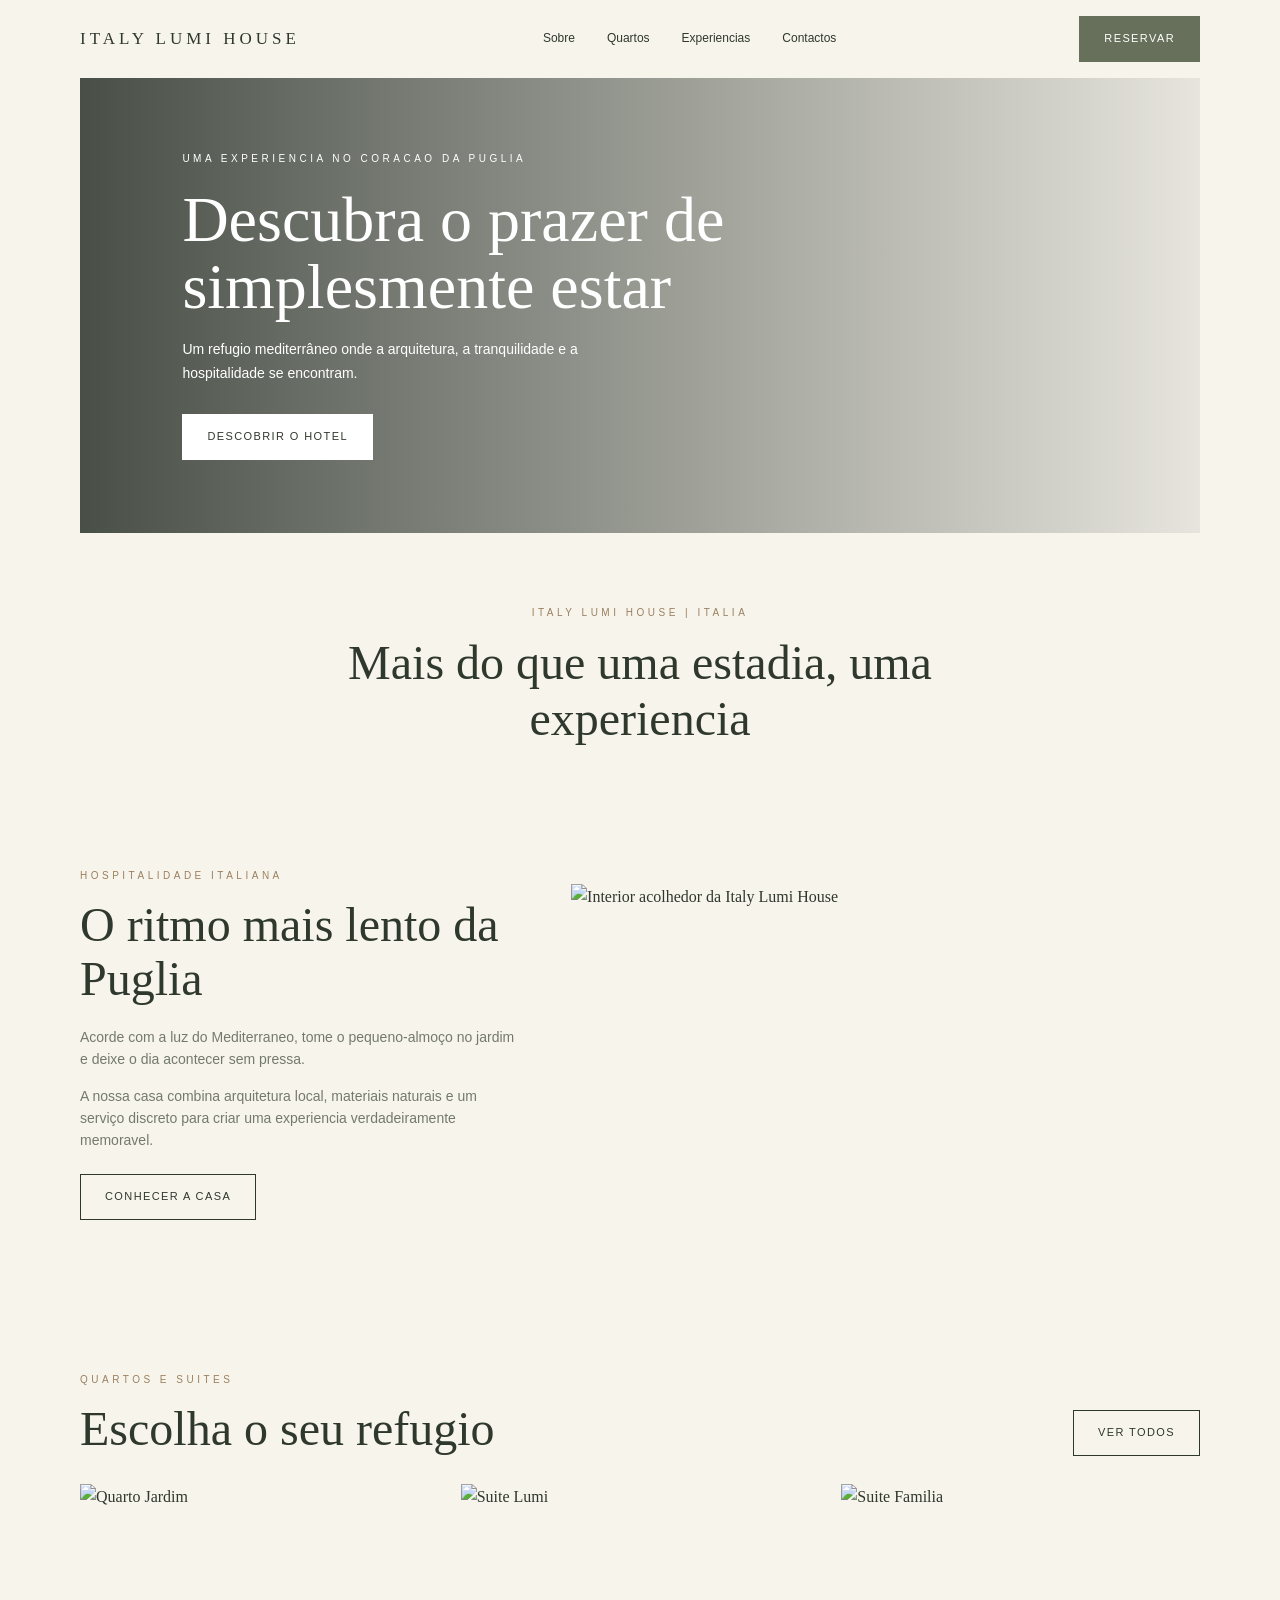
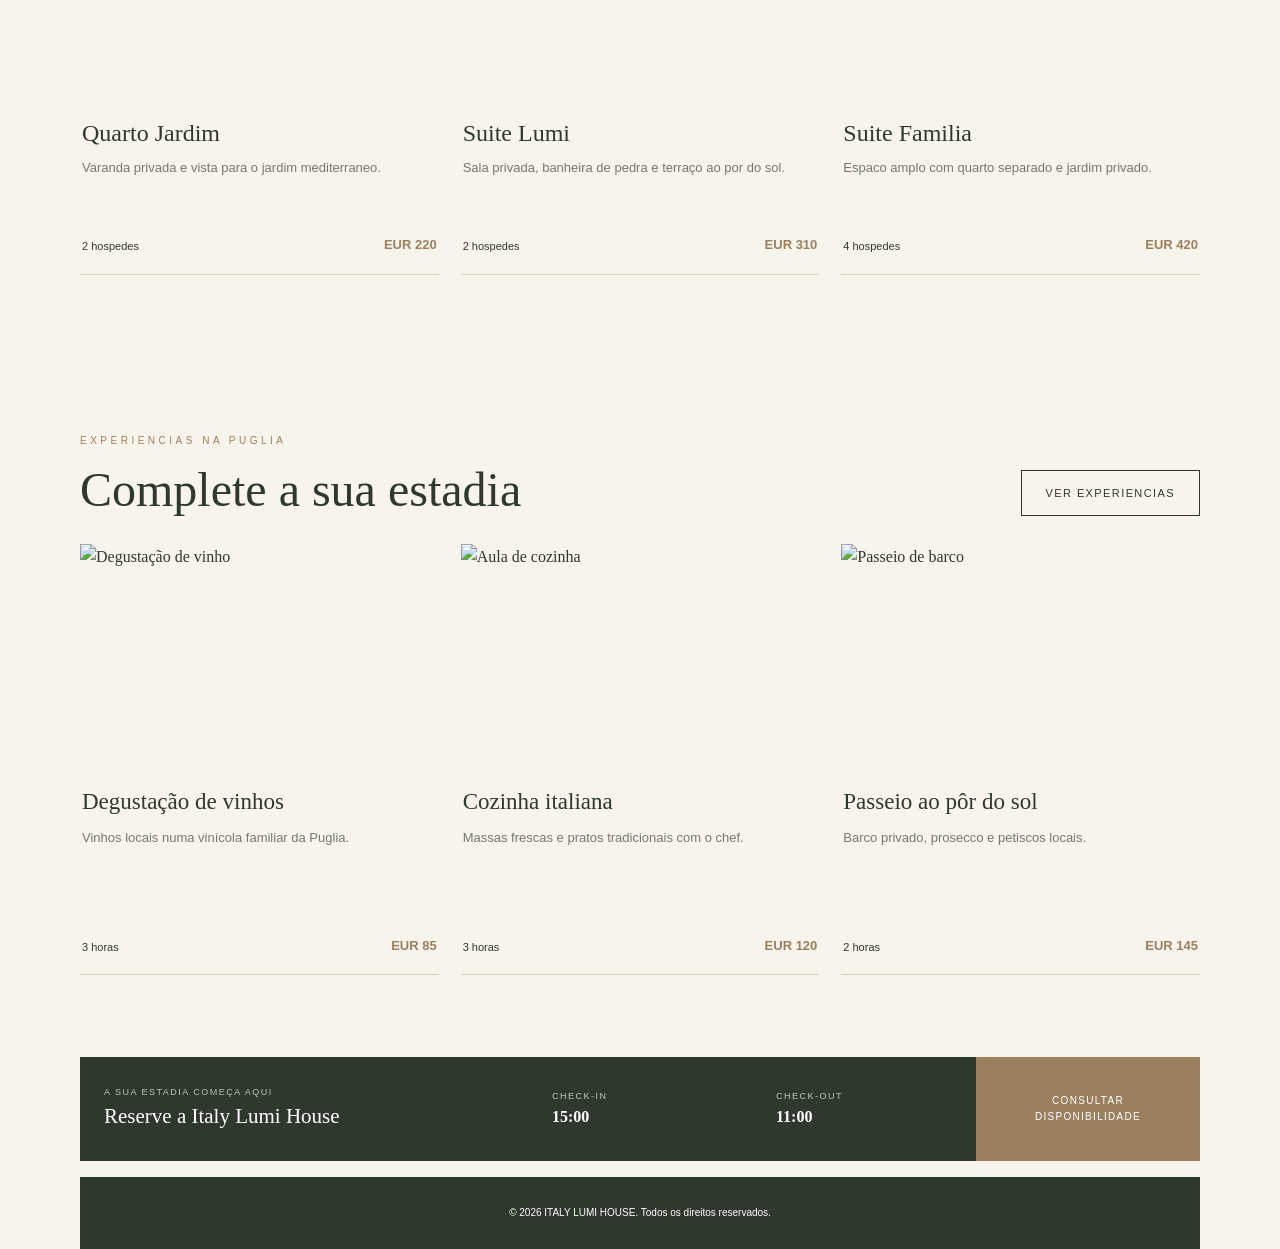
==== index.html @ b0637f8d "Publish Italy Lumi House website Co-authored-by: Copilot <223556219+Copilot@users.noreply.github.com" ====
<!DOCTYPE html>
<html lang="pt">
<head>
    <meta charset="UTF-8">
    <meta name="viewport" content="width=device-width, initial-scale=1.0">

    <title>ITALY LUMI HOUSE | Boutique Hotel</title>
    <link rel="stylesheet" href="style.css?v=4">
</head>
<body>
    <header>
        <nav class="navbar">
            <a href="index.html" class="logo">ITALY LUMI HOUSE</a>
            <div class="nav-links">
                <a href="sobre.html">Sobre</a>
                <a href="quartos.html">Quartos</a>
                <a href="atividades.html">Experiencias</a>
                <a href="contactos.html">Contactos</a>
            </div>
            <a href="#reservas" class="nav-button">Reservar</a>
        </nav>
    </header>
    <main>
        <section class="hero">
            <div class="hero-content">
                <p class="subtitle">UMA EXPERIENCIA NO CORACAO DA PUGLIA</p>
                <h1>Descubra o prazer de simplesmente estar</h1>

                <p class="description">Um refugio mediterrâneo onde a arquitetura, a tranquilidade e a hospitalidade se encontram.</p>

                <a href="#reservas" class="main-button">Descobrir o hotel</a>
            </div>
        </section>

        <section id="sobre" class="about">
            <p>ITALY LUMI HOUSE | ITALIA</p>
            <h2>Mais do que uma estadia, uma experiencia</h2>
        </section>

        <section class="content-section two-columns">
            <div>
                <p class="section-label">Hospitalidade italiana</p>
                <h2 class="section-title">O ritmo mais lento da Puglia</h2>
                <p class="body-copy">Acorde com a luz do Mediterraneo, tome o pequeno-almoço no jardim e deixe o dia acontecer sem pressa.</p>
                <p class="body-copy">A nossa casa combina arquitetura local, materiais naturais e um serviço discreto para criar uma experiencia verdadeiramente memoravel.</p>
                <a href="sobre.html" class="outline-button">Conhecer a casa</a>
            </div>
            <img class="feature-image" src="https://images.unsplash.com/photo-1600566753086-00f18fb6b3ea" alt="Interior acolhedor da Italy Lumi House">
        </section>

        <section id="quartos" class="rooms-preview">
            <div class="section-heading">
                <div>
                    <p class="section-label">Quartos e suites</p>
                    <h2 class="section-title">Escolha o seu refugio</h2>
                </div>
                <a href="quartos.html" class="outline-button">Ver todos</a>
            </div>
            <div class="rooms-grid">
                <article class="room-card">
                    <img class="room-image" src="https://images.unsplash.com/photo-1615874694520-474822394e73" alt="Quarto Jardim">
                    <div class="room-details">
                        <h2>Quarto Jardim</h2>
                        <p>Varanda privada e vista para o jardim mediterraneo.</p>
                        <div class="room-meta"><span>2 hospedes</span><strong>EUR 220</strong></div>
                    </div>
                </article>
                <article class="room-card">
                    <img class="room-image" src="https://images.unsplash.com/photo-1616486338812-3dadae4b4ace" alt="Suite Lumi">
                    <div class="room-details">
                        <h2>Suite Lumi</h2>
                        <p>Sala privada, banheira de pedra e terraço ao por do sol.</p>
                        <div class="room-meta"><span>2 hospedes</span><strong>EUR 310</strong></div>
                    </div>
                </article>
                <article class="room-card">
                    <img class="room-image" src="https://images.unsplash.com/photo-1600607688969-a5bfcd646154" alt="Suite Familia">
                    <div class="room-details">
                        <h2>Suite Familia</h2>
                        <p>Espaco amplo com quarto separado e jardim privado.</p>
                        <div class="room-meta"><span>4 hospedes</span><strong>EUR 420</strong></div>
                    </div>
                </article>
            </div>
        </section>

        <section class="rooms-preview">
            <div class="section-heading">
                <div>
                    <p class="section-label">Experiencias na Puglia</p>
                    <h2 class="section-title">Complete a sua estadia</h2>
                </div>
                <a href="atividades.html" class="outline-button">Ver experiencias</a>
            </div>
            <div class="activity-grid">
                <article class="activity-card">
                    <img src="https://images.unsplash.com/photo-1506377247377-2a5b3b417ebb" alt="Degustação de vinho">
                    <div class="activity-details">
                        <h2>Degustação de vinhos</h2>
                        <p>Vinhos locais numa vinícola familiar da Puglia.</p>
                        <div class="activity-meta"><span>3 horas</span><strong>EUR 85</strong></div>
                    </div>
                </article>
                <article class="activity-card">
                    <img src="https://images.unsplash.com/photo-1556910103-1c02745aae4d" alt="Aula de cozinha">
                    <div class="activity-details">
                        <h2>Cozinha italiana</h2>
                        <p>Massas frescas e pratos tradicionais com o chef.</p>
                        <div class="activity-meta"><span>3 horas</span><strong>EUR 120</strong></div>
                    </div>
                </article>
                <article class="activity-card">
                    <img src="https://images.unsplash.com/photo-1544551763-46a013bb70d5" alt="Passeio de barco">
                    <div class="activity-details">
                        <h2>Passeio ao pôr do sol</h2>
                        <p>Barco privado, prosecco e petiscos locais.</p>
                        <div class="activity-meta"><span>2 horas</span><strong>EUR 145</strong></div>
                    </div>
                </article>
            </div>
        </section>

        <section id="reservas" class="booking-strip">
            <div class="booking-copy">
                <span>A sua estadia começa aqui</span>
                <strong>Reserve a Italy Lumi House</strong>
            </div>
            <div class="booking-item"><span>Check-in</span><strong>15:00</strong></div>
            <div class="booking-item"><span>Check-out</span><strong>11:00</strong></div>
            <a href="contactos.html">Consultar disponibilidade</a>
        </section>
    </main>

    <footer>
        <p>&copy; 2026 ITALY LUMI HOUSE. Todos os direitos reservados.</p>
    </footer>
    <script src="script.js"></script>
</body>
</html>
---- style.css ----
* {
    margin: 0;
    padding: 0;
    box-sizing: border-box;
}

:root {
    --paper: #f7f4ec;
    --ivory: #efeadf;
    --ink: #2f382d;
    --olive: #66705a;
    --gold: #9b8060;
    --muted: #74796e;
    --line: #ddd5c4;
}

html {
    scroll-behavior: smooth;
}

body {
    min-width: 320px;
    background: var(--paper);
    color: var(--ink);
    font-family: Georgia, "Times New Roman", serif;
    line-height: 1.6;
}

img {
    display: block;
    max-width: 100%;
}

a {
    color: inherit;
}

.navbar {
    width: min(1120px, calc(100% - 48px));
    height: 78px;
    margin: 0 auto;
    display: flex;
    align-items: center;
    justify-content: space-between;
}

.logo {
    text-decoration: none;
    font-size: 17px;
    letter-spacing: 4px;
    white-space: nowrap;
}

.nav-links {
    display: flex;
    gap: 32px;
}

.nav-links a {
    position: relative;
    padding: 8px 0;
    text-decoration: none;
    font-family: Arial, sans-serif;
    font-size: 12px;
}

.nav-links a::after {
    content: "";
    position: absolute;
    right: 0;
    bottom: 2px;
    left: 0;
    height: 1px;
    background: var(--gold);
    transform: scaleX(0);
    transition: transform 0.25s ease;
}

.nav-links a:hover::after,
.nav-links a.active::after {
    transform: scaleX(1);
}

.nav-button,
.main-button,
.outline-button {
    display: inline-flex;
    min-height: 46px;
    align-items: center;
    justify-content: center;
    padding: 11px 24px;
    border: 1px solid var(--ink);
    text-decoration: none;
    font-family: Arial, sans-serif;
    font-size: 11px;
    letter-spacing: 1.4px;
    text-transform: uppercase;
    transition: 0.25s ease;
}

.nav-button,
.main-button {
    border-color: var(--olive);
    background: var(--olive);
    color: white;
}

.nav-button:hover,
.main-button:hover {
    background: var(--ink);
}

.outline-button {
    margin-top: 8px;
    background: transparent;
}

.outline-button:hover {
    background: var(--ink);
    color: white;
}

.hero,
.page-hero {
    position: relative;
    width: min(1120px, calc(100% - 48px));
    margin: 0 auto;
    overflow: hidden;
}

.hero {
    min-height: 455px;
    display: flex;
    align-items: center;
    padding: 64px 8%;
    background:
        linear-gradient(90deg, rgba(34, 43, 35, 0.82), rgba(34, 43, 35, 0.08)),
        url("https://images.unsplash.com/photo-1600607687939-ce8a6c25118c?auto=format&fit=crop&w=1800&q=85") center 55%/cover no-repeat;
    color: white;
}

.hero-content {
    max-width: 560px;
}

.subtitle,
.page-hero p,
.section-label {
    font-family: Arial, sans-serif;
    font-size: 10px;
    letter-spacing: 3.5px;
    text-transform: uppercase;
}

.subtitle {
    margin-bottom: 20px;
}

.hero h1 {
    max-width: 560px;
    margin-bottom: 18px;
    font-size: clamp(42px, 5vw, 64px);
    font-weight: normal;
    line-height: 1.04;
}

.description {
    max-width: 430px;
    margin-bottom: 28px;
    font-family: Arial, sans-serif;
    font-size: 14px;
    line-height: 1.7;
}

.hero .main-button {
    border-color: white;
    background: white;
    color: var(--ink);
}

.hero .main-button:hover {
    border-color: var(--ivory);
    background: var(--ivory);
}

.page-hero {
    min-height: 300px;
    display: flex;
    align-items: flex-end;
    padding: 48px 7%;
    background:
        linear-gradient(90deg, rgba(34, 43, 35, 0.78), rgba(34, 43, 35, 0.05)),
        var(--page-image) center/cover no-repeat;
    color: white;
}

.page-hero p {
    margin-bottom: 10px;
}

.page-hero h1 {
    max-width: 620px;
    font-size: clamp(40px, 5vw, 58px);
    font-weight: normal;
    line-height: 1.08;
}

.content-section,
.about,
.rooms-preview {
    width: min(1120px, calc(100% - 48px));
    margin: 0 auto;
}

.content-section {
    padding: 76px 0;
}

.about {
    max-width: 760px;
    padding: 72px 24px 46px;
    text-align: center;
}

.about p {
    margin-bottom: 14px;
    color: var(--gold);
    font-family: Arial, sans-serif;
    font-size: 10px;
    letter-spacing: 3.5px;
}

.about h2 {
    font-size: clamp(34px, 4vw, 48px);
    font-weight: normal;
    line-height: 1.16;
}

.two-columns {
    display: grid;
    grid-template-columns: 0.82fr 1.18fr;
    gap: 54px;
    align-items: center;
}

.section-label {
    margin-bottom: 14px;
    color: var(--gold);
}

.section-title {
    margin-bottom: 20px;
    font-size: clamp(34px, 4vw, 48px);
    font-weight: normal;
    line-height: 1.12;
}

.body-copy {
    margin-bottom: 14px;
    color: var(--muted);
    font-family: Arial, sans-serif;
    font-size: 14px;
}

.feature-image {
    width: 100%;
    height: 320px;
    object-fit: cover;
}

.values {
    display: grid;
    grid-template-columns: repeat(3, 1fr);
    border-top: 1px solid var(--line);
    border-bottom: 1px solid var(--line);
}

.value {
    padding: 34px 28px;
}

.value + .value {
    border-left: 1px solid var(--line);
}

.value h3 {
    margin-bottom: 8px;
    font-size: 21px;
    font-weight: normal;
}

.value p {
    color: var(--muted);
    font-family: Arial, sans-serif;
    font-size: 13px;
}

.rooms-preview {
    padding: 76px 0 82px;
}

.section-heading {
    display: flex;
    align-items: flex-end;
    justify-content: space-between;
    margin-bottom: 28px;
}

.section-heading .section-title {
    margin: 0;
}

.rooms-grid {
    display: grid;
    grid-template-columns: repeat(3, minmax(0, 1fr));
    gap: 22px;
}

.room-card {
    border-bottom: 1px solid var(--line);
}

.room-image {
    width: 100%;
    height: 210px;
    object-fit: cover;
}

.room-details {
    min-height: 180px;
    display: flex;
    flex-direction: column;
    padding: 20px 2px 18px;
}

.room-details h2 {
    margin-bottom: 6px;
    font-size: 24px;
    font-weight: normal;
}

.room-details p {
    color: var(--muted);
    font-family: Arial, sans-serif;
    font-size: 13px;
}

.room-meta {
    display: flex;
    align-items: flex-end;
    justify-content: space-between;
    margin-top: auto;
    padding-top: 14px;
    font-family: Arial, sans-serif;
    font-size: 11px;
}

.room-meta strong {
    color: var(--gold);
    font-size: 13px;
}

.activity-grid {
    display: grid;
    grid-template-columns: repeat(3, minmax(0, 1fr));
    gap: 22px;
}

.activity-card {
    border-bottom: 1px solid var(--line);
}

.activity-card img {
    width: 100%;
    height: 220px;
    object-fit: cover;
}

.activity-details {
    min-height: 210px;
    display: flex;
    flex-direction: column;
    padding: 20px 2px 18px;
}

.activity-details h2 {
    margin-bottom: 7px;
    font-size: 23px;
    font-weight: normal;
}

.activity-details p {
    color: var(--muted);
    font-family: Arial, sans-serif;
    font-size: 13px;
}

.activity-meta {
    display: flex;
    align-items: end;
    justify-content: space-between;
    margin-top: auto;
    padding-top: 16px;
    font-family: Arial, sans-serif;
    font-size: 11px;
}

.activity-meta strong {
    color: var(--gold);
    font-size: 13px;
}

.booking-strip {
    width: min(1120px, calc(100% - 48px));
    min-height: 104px;
    margin: 0 auto 16px;
    display: grid;
    grid-template-columns: 1.4fr repeat(3, 0.7fr);
    background: var(--ink);
    color: white;
}

.booking-copy,
.booking-item,
.booking-strip a {
    display: flex;
    min-height: 104px;
    flex-direction: column;
    justify-content: center;
    padding: 18px 24px;
}

.booking-copy strong {
    font-size: 21px;
    font-weight: normal;
}

.booking-copy span,
.booking-item span {
    font-family: Arial, sans-serif;
    font-size: 9px;
    letter-spacing: 1.5px;
    text-transform: uppercase;
    opacity: 0.7;
}

.booking-strip a {
    align-items: center;
    background: var(--gold);
    text-decoration: none;
    font-family: Arial, sans-serif;
    font-size: 10px;
    letter-spacing: 1.3px;
    text-align: center;
    text-transform: uppercase;
}

.contact-layout {
    display: grid;
    grid-template-columns: 0.72fr 1.28fr;
    gap: 64px;
}

.contact-list {
    list-style: none;
    margin-top: 24px;
}

.contact-list li {
    padding: 14px 0;
    border-bottom: 1px solid var(--line);
}

.contact-list strong {
    display: block;
    margin-bottom: 3px;
    font-family: Arial, sans-serif;
    font-size: 9px;
    letter-spacing: 1.8px;
    text-transform: uppercase;
}

.contact-list span,
.contact-list a {
    color: var(--muted);
    text-decoration: none;
}

.contact-form {
    display: grid;
    grid-template-columns: 1fr 1fr;
    gap: 16px;
}

.form-group {
    display: flex;
    flex-direction: column;
    gap: 7px;
}

.form-group.full {
    grid-column: 1 / -1;
}

.form-group label {
    font-family: Arial, sans-serif;
    font-size: 9px;
    letter-spacing: 1.2px;
    text-transform: uppercase;
}

.form-group input,
.form-group textarea,
.form-group select {
    width: 100%;
    min-height: 46px;
    padding: 12px;
    border: 1px solid #cfc6b3;
    background: transparent;
    color: var(--ink);
    font-family: Arial, sans-serif;
}

.form-group textarea {
    min-height: 130px;
    resize: vertical;
}

.contact-form button {
    min-width: 170px;
    justify-self: start;
    border: 0;
}

.estimate-box {
    margin-top: 4px;
    padding: 22px 24px;
    border: 1px solid var(--line);
    background: var(--ivory);
    font-family: Arial, sans-serif;
    font-size: 13px;
}

.estimate-grid {
    display: grid;
    grid-template-columns: repeat(2, minmax(0, 1fr));
    gap: 12px 24px;
}

.estimate-row {
    display: flex;
    justify-content: space-between;
    gap: 12px;
}

.estimate-row strong {
    color: var(--ink);
}

.estimate-total {
    grid-column: 1 / -1;
    margin-top: 4px;
    padding-top: 14px;
    border-top: 1px solid #cfc6b3;
    font-family: Georgia, serif;
    font-size: 20px;
}

.availability-status {
    color: #68745d;
}

.availability-status.limited {
    color: #9b8060;
}

.availability-status.unavailable {
    color: #a34f43;
}

footer {
    width: min(1120px, calc(100% - 48px));
    margin: 0 auto;
    padding: 28px;
    background: var(--ink);
    color: white;
    text-align: center;
    font-family: Arial, sans-serif;
    font-size: 10px;
}

@media (max-width: 900px) {
    .navbar,
    .hero,
    .page-hero,
    .content-section,
    .about,
    .rooms-preview,
    .booking-strip,
    footer {
        width: calc(100% - 32px);
    }

    .navbar {
        height: auto;
        min-height: 88px;
        flex-wrap: wrap;
        gap: 12px;
        padding: 16px 0;
    }

    .nav-links {
        order: 3;
        width: 100%;
        justify-content: center;
    }

    .hero {
        min-height: 430px;
        padding: 48px 7%;
    }

    .two-columns,
    .contact-layout {
        grid-template-columns: 1fr;
        gap: 34px;
    }

    .rooms-grid {
        grid-template-columns: repeat(2, minmax(0, 1fr));
    }

    .activity-grid {
        grid-template-columns: repeat(2, minmax(0, 1fr));
    }

    .booking-strip {
        grid-template-columns: 1fr 1fr;
    }

    .booking-copy {
        grid-column: 1 / -1;
    }
}

@media (max-width: 600px) {
    .navbar,
    .hero,
    .page-hero,
    .content-section,
    .about,
    .rooms-preview,
    .booking-strip,
    footer {
        width: calc(100% - 20px);
    }

    .logo {
        max-width: 210px;
        font-size: 13px;
        letter-spacing: 2.5px;
    }

    .nav-links {
        gap: 18px;
    }

    .nav-links a {
        font-size: 11px;
    }

    .nav-button {
        min-height: 40px;
        padding: 8px 12px;
        font-size: 9px;
}

    .hero {
        min-height: 410px;
        padding: 42px 24px;
    }

    .hero h1 {
        font-size: 40px;
    }

    .page-hero {
        min-height: 260px;
        padding: 36px 24px;
    }

    .page-hero h1 {
        font-size: 38px;
    }

    .content-section,
    .rooms-preview {
        padding: 58px 0;
    }

    .feature-image,
    .room-image {
        height: 260px;
    }

    .values,
    .rooms-grid,
    .activity-grid,
    .contact-form,
    .booking-strip {
        grid-template-columns: 1fr;
    }

    .value + .value {
        border-top: 1px solid var(--line);
        border-left: none;
    }

    .section-heading {
        align-items: flex-start;
        flex-direction: column;
        gap: 16px;
    }

    .form-group.full {
        grid-column: auto;
    }

    .estimate-grid {
        grid-template-columns: 1fr;
    }

    .booking-copy {
        grid-column: auto;
    }

    .booking-copy,
    .booking-item,
    .booking-strip a {
        min-height: 82px;
    }
}
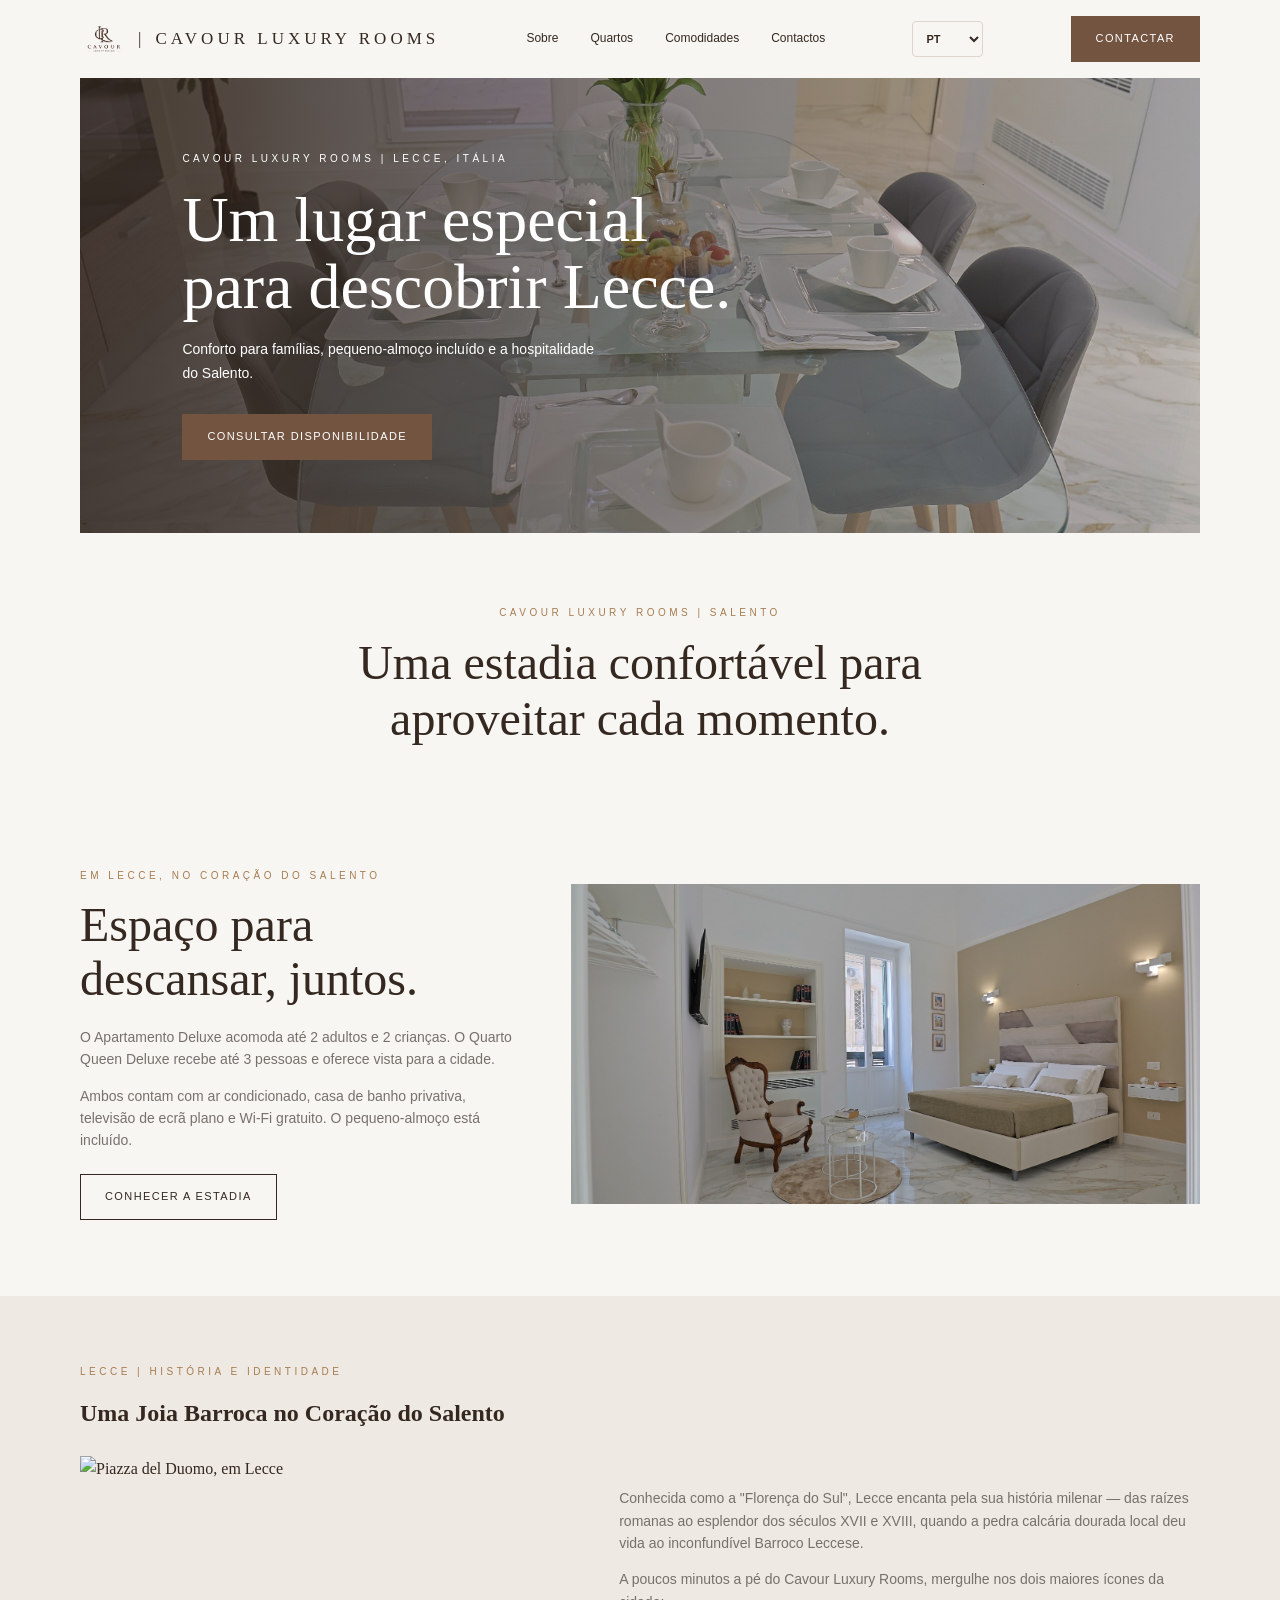
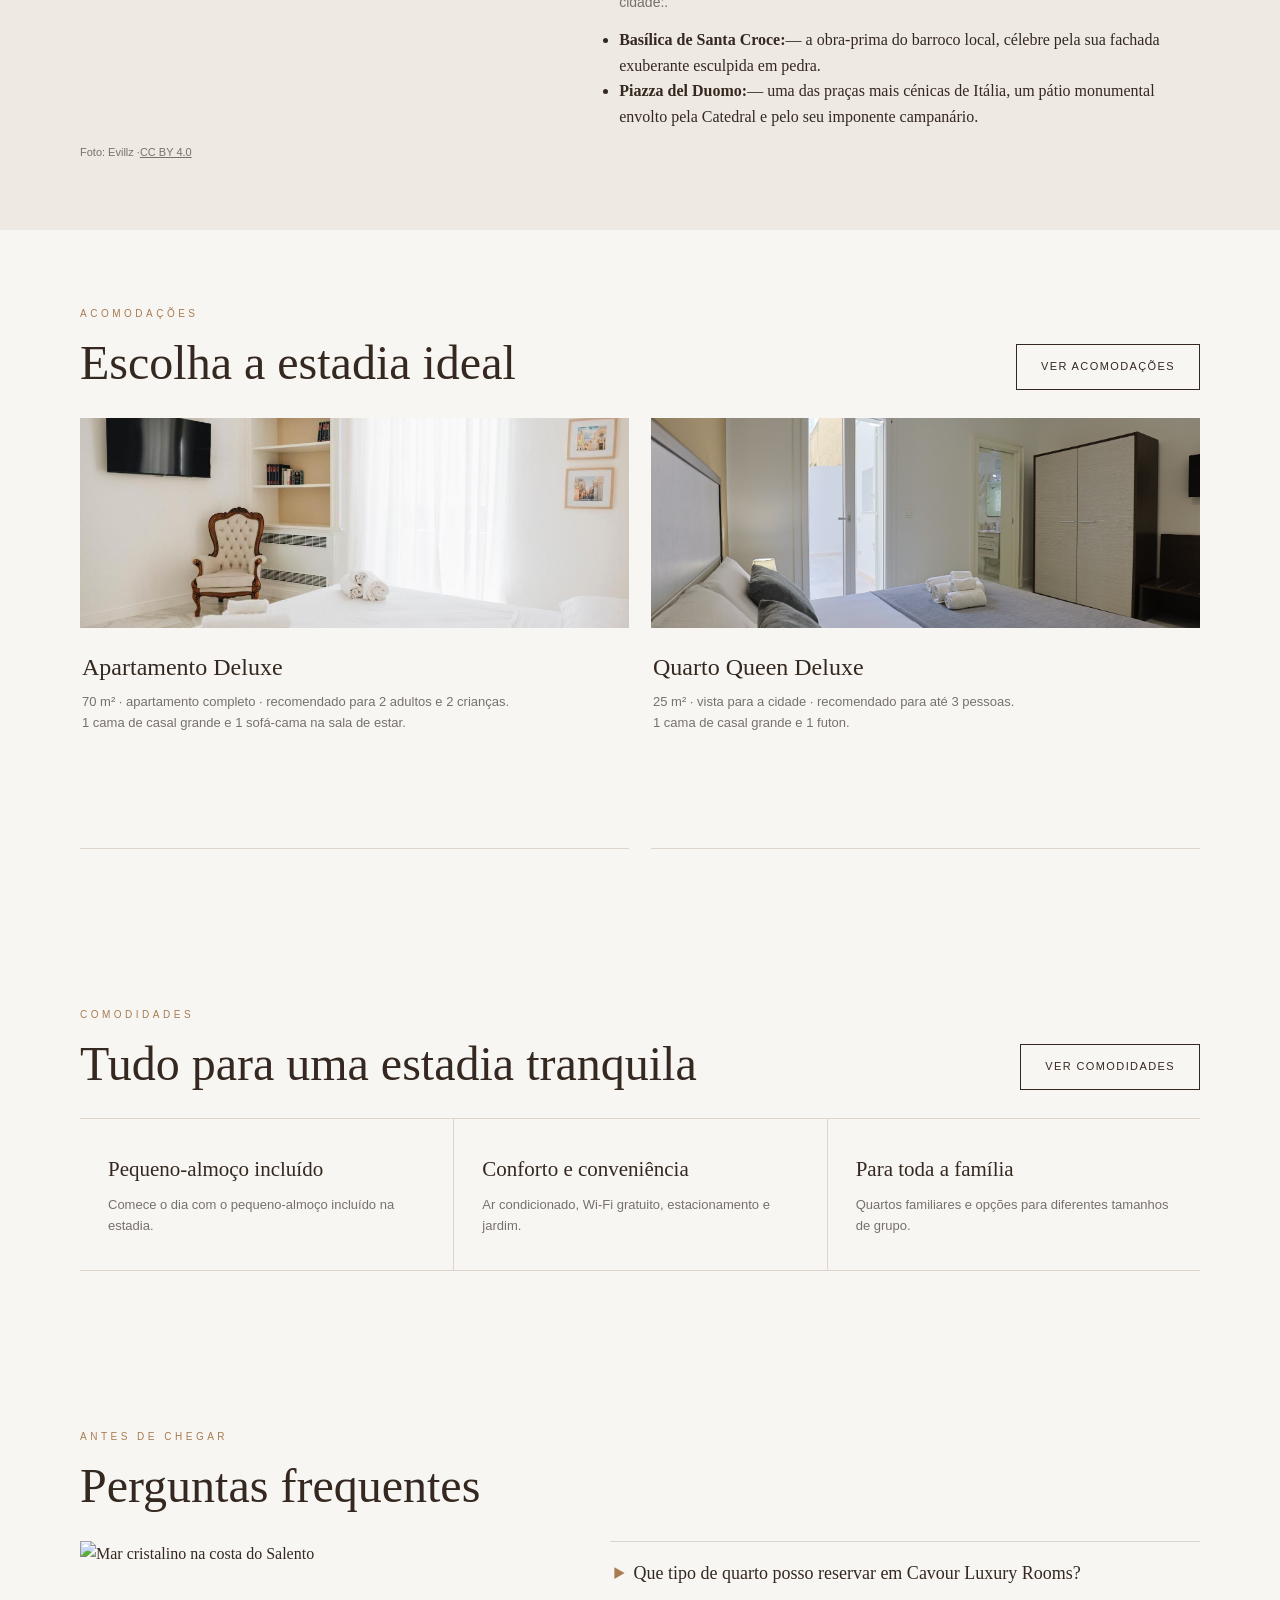
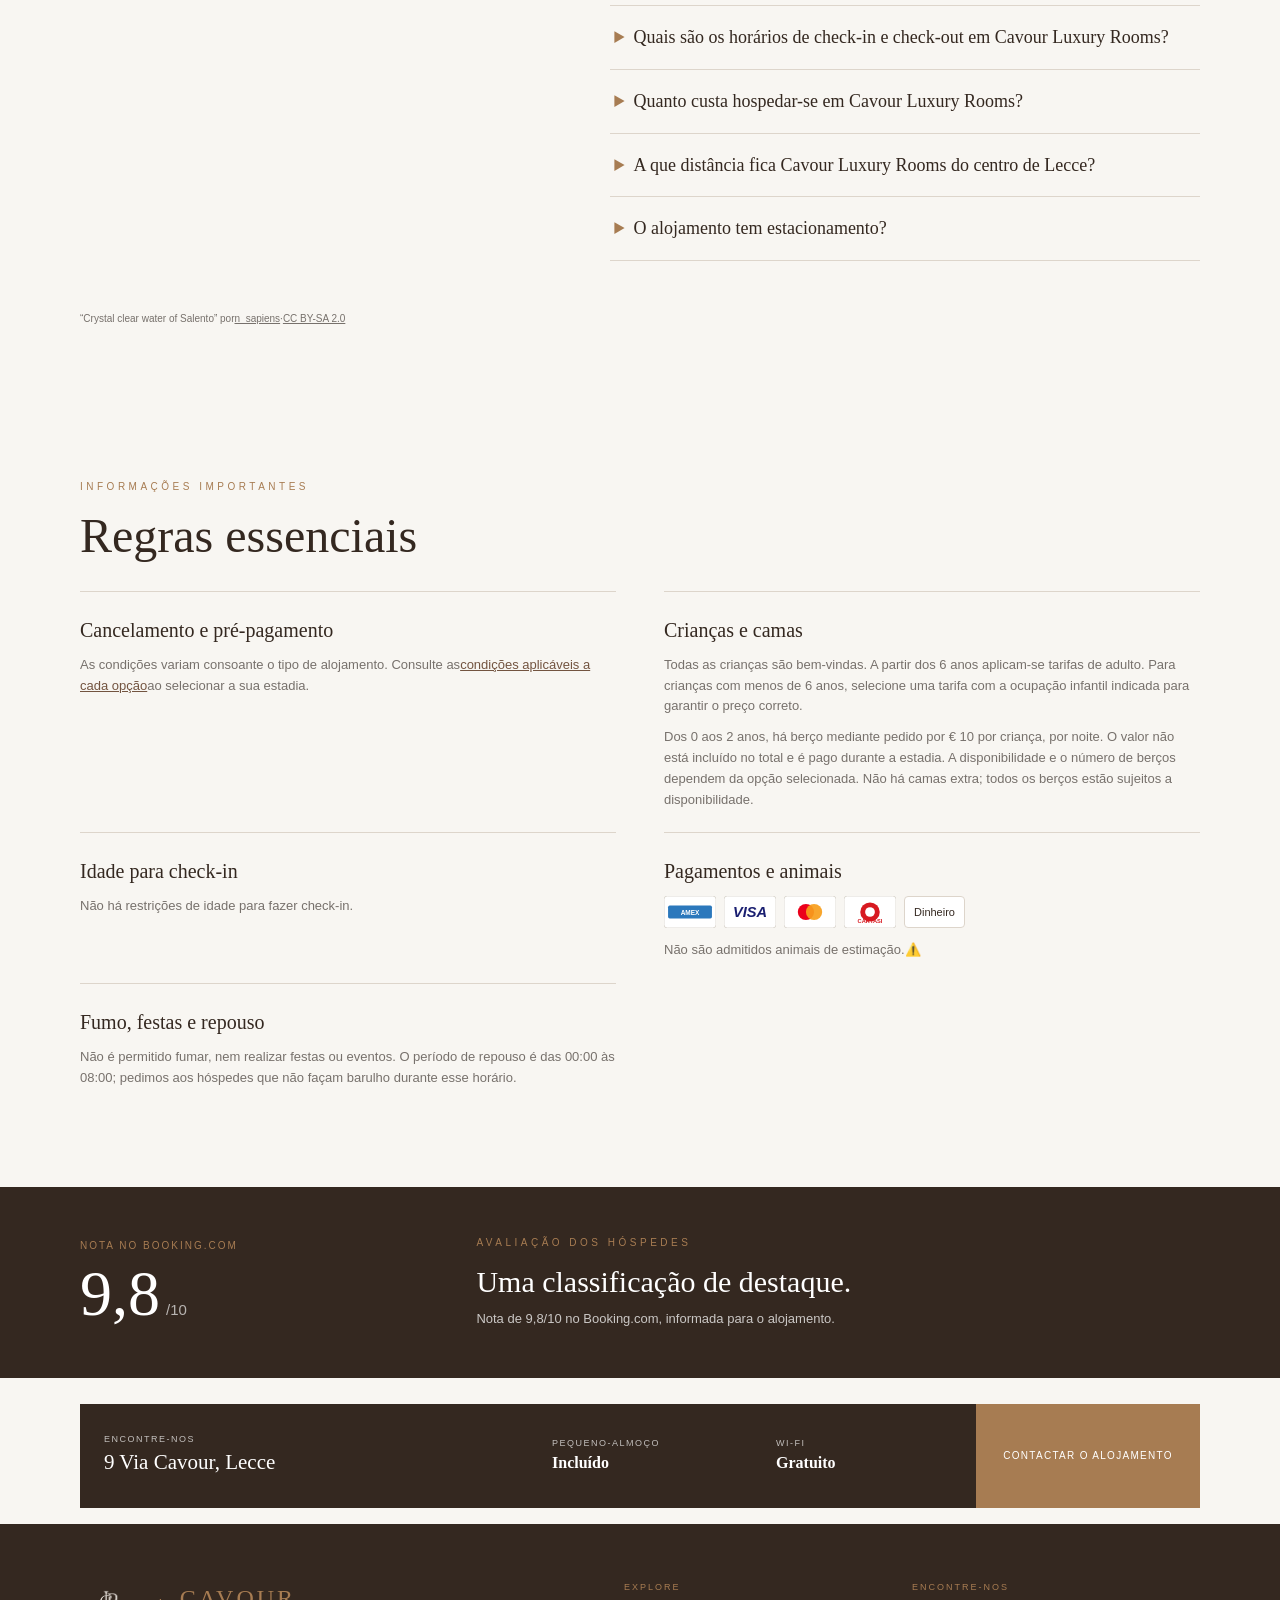
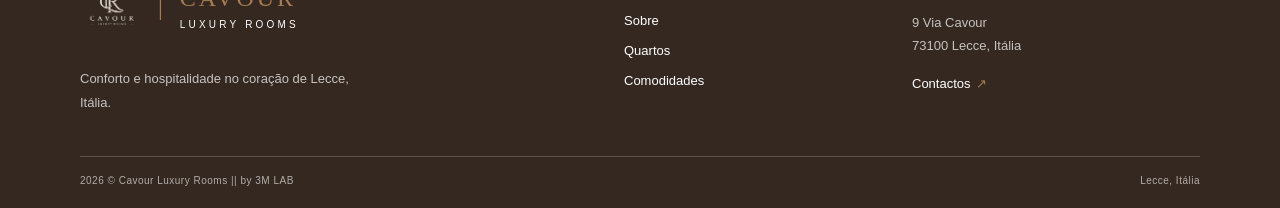
==== commit ac8da33f: "Add public Pages entry redirect Co-authored-by: Copilot <223556219+Copilot@users.noreply.github.com>" ====
--- a/index.html
+++ b/index.html
@@ -1,139 +1,13 @@
-<!DOCTYPE html>
+<!doctype html>
 <html lang="pt">
 <head>
-    <meta charset="UTF-8">
-    <meta name="viewport" content="width=device-width, initial-scale=1.0">
-
-    <title>ITALY LUMI HOUSE | Boutique Hotel</title>
-    <link rel="stylesheet" href="style.css?v=4">
+    <meta charset="utf-8">
+    <meta http-equiv="refresh" content="0; url=docs/index.html">
+    <meta name="viewport" content="width=device-width, initial-scale=1">
+    <title>Cavour Luxury Rooms</title>
+    <script>window.location.replace("docs/index.html");</script>
 </head>
 <body>
-    <header>
-        <nav class="navbar">
-            <a href="index.html" class="logo">ITALY LUMI HOUSE</a>
-            <div class="nav-links">
-                <a href="sobre.html">Sobre</a>
-                <a href="quartos.html">Quartos</a>
-                <a href="atividades.html">Experiencias</a>
-                <a href="contactos.html">Contactos</a>
-            </div>
-            <a href="#reservas" class="nav-button">Reservar</a>
-        </nav>
-    </header>
-    <main>
-        <section class="hero">
-            <div class="hero-content">
-                <p class="subtitle">UMA EXPERIENCIA NO CORACAO DA PUGLIA</p>
-                <h1>Descubra o prazer de simplesmente estar</h1>
-
-                <p class="description">Um refugio mediterrâneo onde a arquitetura, a tranquilidade e a hospitalidade se encontram.</p>
-
-                <a href="#reservas" class="main-button">Descobrir o hotel</a>
-            </div>
-        </section>
-
-        <section id="sobre" class="about">
-            <p>ITALY LUMI HOUSE | ITALIA</p>
-            <h2>Mais do que uma estadia, uma experiencia</h2>
-        </section>
-
-        <section class="content-section two-columns">
-            <div>
-                <p class="section-label">Hospitalidade italiana</p>
-                <h2 class="section-title">O ritmo mais lento da Puglia</h2>
-                <p class="body-copy">Acorde com a luz do Mediterraneo, tome o pequeno-almoço no jardim e deixe o dia acontecer sem pressa.</p>
-                <p class="body-copy">A nossa casa combina arquitetura local, materiais naturais e um serviço discreto para criar uma experiencia verdadeiramente memoravel.</p>
-                <a href="sobre.html" class="outline-button">Conhecer a casa</a>
-            </div>
-            <img class="feature-image" src="https://images.unsplash.com/photo-1600566753086-00f18fb6b3ea" alt="Interior acolhedor da Italy Lumi House">
-        </section>
-
-        <section id="quartos" class="rooms-preview">
-            <div class="section-heading">
-                <div>
-                    <p class="section-label">Quartos e suites</p>
-                    <h2 class="section-title">Escolha o seu refugio</h2>
-                </div>
-                <a href="quartos.html" class="outline-button">Ver todos</a>
-            </div>
-            <div class="rooms-grid">
-                <article class="room-card">
-                    <img class="room-image" src="https://images.unsplash.com/photo-1615874694520-474822394e73" alt="Quarto Jardim">
-                    <div class="room-details">
-                        <h2>Quarto Jardim</h2>
-                        <p>Varanda privada e vista para o jardim mediterraneo.</p>
-                        <div class="room-meta"><span>2 hospedes</span><strong>EUR 220</strong></div>
-                    </div>
-                </article>
-                <article class="room-card">
-                    <img class="room-image" src="https://images.unsplash.com/photo-1616486338812-3dadae4b4ace" alt="Suite Lumi">
-                    <div class="room-details">
-                        <h2>Suite Lumi</h2>
-                        <p>Sala privada, banheira de pedra e terraço ao por do sol.</p>
-                        <div class="room-meta"><span>2 hospedes</span><strong>EUR 310</strong></div>
-                    </div>
-                </article>
-                <article class="room-card">
-                    <img class="room-image" src="https://images.unsplash.com/photo-1600607688969-a5bfcd646154" alt="Suite Familia">
-                    <div class="room-details">
-                        <h2>Suite Familia</h2>
-                        <p>Espaco amplo com quarto separado e jardim privado.</p>
-                        <div class="room-meta"><span>4 hospedes</span><strong>EUR 420</strong></div>
-                    </div>
-                </article>
-            </div>
-        </section>
-
-        <section class="rooms-preview">
-            <div class="section-heading">
-                <div>
-                    <p class="section-label">Experiencias na Puglia</p>
-                    <h2 class="section-title">Complete a sua estadia</h2>
-                </div>
-                <a href="atividades.html" class="outline-button">Ver experiencias</a>
-            </div>
-            <div class="activity-grid">
-                <article class="activity-card">
-                    <img src="https://images.unsplash.com/photo-1506377247377-2a5b3b417ebb" alt="Degustação de vinho">
-                    <div class="activity-details">
-                        <h2>Degustação de vinhos</h2>
-                        <p>Vinhos locais numa vinícola familiar da Puglia.</p>
-                        <div class="activity-meta"><span>3 horas</span><strong>EUR 85</strong></div>
-                    </div>
-                </article>
-                <article class="activity-card">
-                    <img src="https://images.unsplash.com/photo-1556910103-1c02745aae4d" alt="Aula de cozinha">
-                    <div class="activity-details">
-                        <h2>Cozinha italiana</h2>
-                        <p>Massas frescas e pratos tradicionais com o chef.</p>
-                        <div class="activity-meta"><span>3 horas</span><strong>EUR 120</strong></div>
-                    </div>
-                </article>
-                <article class="activity-card">
-                    <img src="https://images.unsplash.com/photo-1544551763-46a013bb70d5" alt="Passeio de barco">
-                    <div class="activity-details">
-                        <h2>Passeio ao pôr do sol</h2>
-                        <p>Barco privado, prosecco e petiscos locais.</p>
-                        <div class="activity-meta"><span>2 horas</span><strong>EUR 145</strong></div>
-                    </div>
-                </article>
-            </div>
-        </section>
-
-        <section id="reservas" class="booking-strip">
-            <div class="booking-copy">
-                <span>A sua estadia começa aqui</span>
-                <strong>Reserve a Italy Lumi House</strong>
-            </div>
-            <div class="booking-item"><span>Check-in</span><strong>15:00</strong></div>
-            <div class="booking-item"><span>Check-out</span><strong>11:00</strong></div>
-            <a href="contactos.html">Consultar disponibilidade</a>
-        </section>
-    </main>
-
-    <footer>
-        <p>&copy; 2026 ITALY LUMI HOUSE. Todos os direitos reservados.</p>
-    </footer>
-    <script src="script.js"></script>
+    <p><a href="docs/index.html">Abrir Cavour Luxury Rooms</a></p>
 </body>
-</html>+</html>
